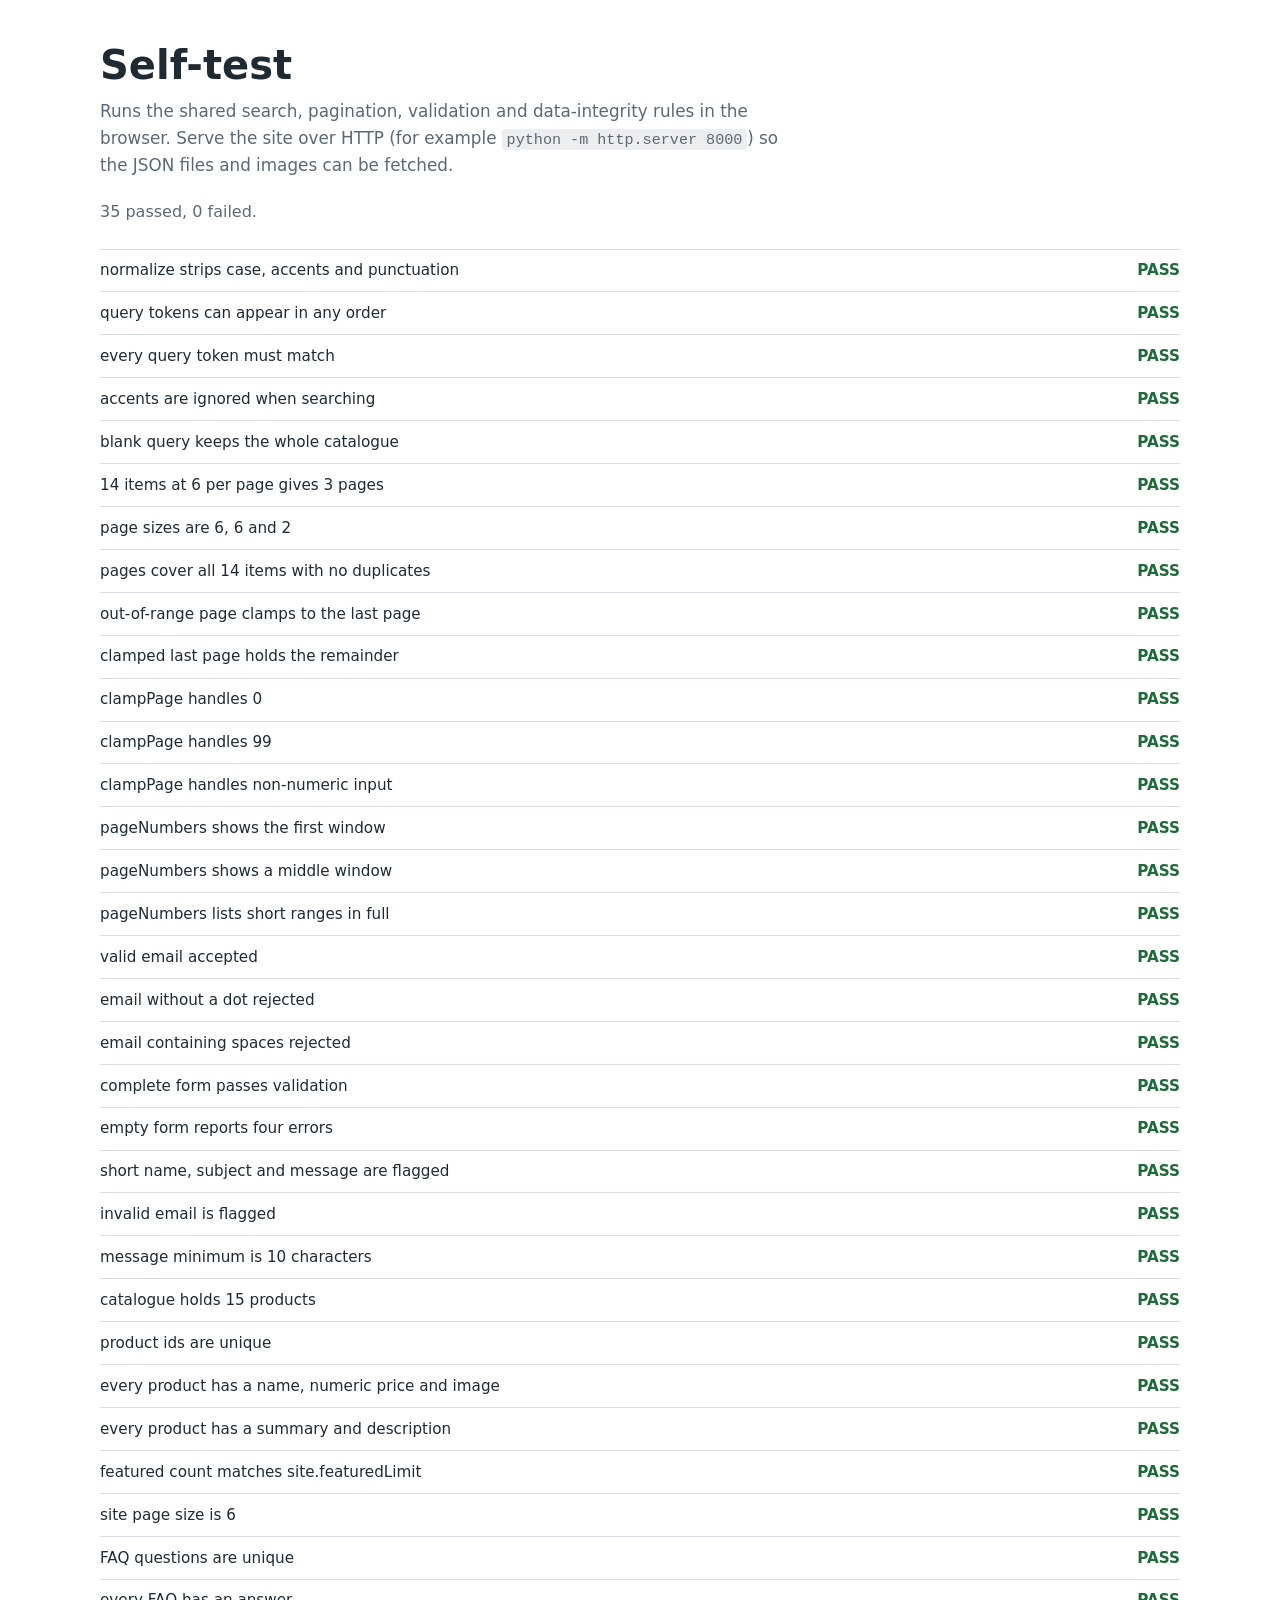
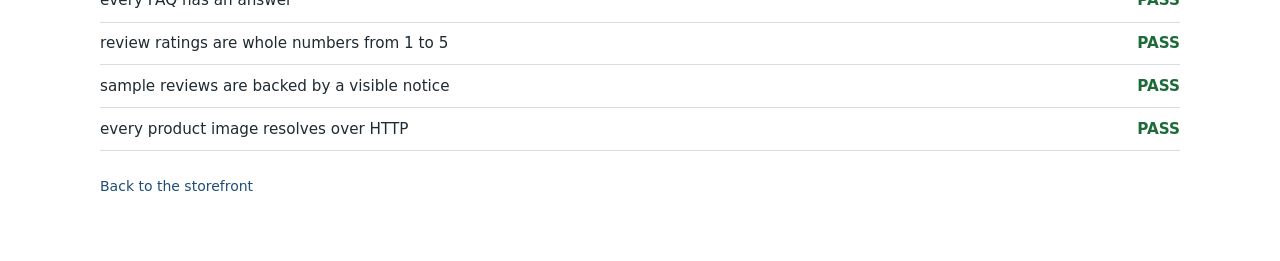
==== tests/selftest.html @ 2b01b16d "Add files via upload" ====
<!DOCTYPE html>
<html lang="en">
<head>
  <meta charset="utf-8">
  <meta name="viewport" content="width=device-width, initial-scale=1">
  <title>Self-test | Sample Supply Co.</title>
  <meta name="robots" content="noindex">
  <link rel="icon" href="../assets/img/favicon.svg" type="image/svg+xml">
  <link rel="stylesheet" href="../assets/css/styles.css">
  <style>
    .test-results {
      margin: 1.5rem 0;
      padding: 0;
      border-top: 1px solid var(--color-border);
      list-style: none;
    }

    .test-result {
      display: flex;
      justify-content: space-between;
      gap: 0.75rem;
      padding: 0.55rem 0;
      border-bottom: 1px solid var(--color-border);
      font-size: 0.95rem;
    }

    .test-result__status {
      flex: none;
      font-weight: 700;
    }

    .test-result[data-status="pass"] .test-result__status {
      color: var(--color-success);
    }

    .test-result[data-status="fail"] .test-result__status {
      color: var(--color-danger);
    }

    .test-result__detail {
      display: block;
      color: var(--color-muted);
      font-size: 0.85rem;
    }
  </style>
  <script type="module" src="selftest.js"></script>
  <script src="../assets/js/serve-notice.js" defer></script>
</head>
<body data-page="tests">
  <main id="main" class="container" style="padding-top: 2.5rem; padding-bottom: 3rem;">
    <h1>Self-test</h1>
    <p class="lede">
      Runs the shared search, pagination, validation and data-integrity rules in the browser.
      Serve the site over HTTP (for example <code>python -m http.server 8000</code>) so the JSON
      files and images can be fetched.
    </p>
    <p class="results-summary" data-test-summary role="status">Running tests…</p>
    <ul class="test-results" data-test-results></ul>
    <p class="muted small"><a href="../index.html">Back to the storefront</a></p>
  </main>
</body>
</html>
---- assets/css/styles.css ----
/* ==========================================================================
   Sample Supply Co. — shared styles
   Plain CSS, no build step and no external dependencies.
   ========================================================================== */

:root {
  --color-bg: #ffffff;
  --color-surface: #f5f6f7;
  --color-border: #d8dde2;
  --color-text: #1f2a33;
  --color-muted: #5c6975;
  --color-accent: #1f4e79;
  --color-accent-dark: #17395a;
  --color-success: #1e6b3a;
  --color-warning: #8a5a00;
  --color-danger: #9b2c2c;
  --color-footer-bg: #33404f;
  --color-footer-text: #c8d3dc;
  --color-footer-border: #55636f;
  --radius: 6px;
  --max-width: 1120px;
}

*,
*::before,
*::after {
  box-sizing: border-box;
}

html {
  -webkit-text-size-adjust: 100%;
}

body {
  margin: 0;
  font-family: system-ui, -apple-system, "Segoe UI", Roboto, Helvetica, Arial, sans-serif;
  font-size: 1rem;
  line-height: 1.6;
  color: var(--color-text);
  background: var(--color-bg);
}

h1,
h2,
h3 {
  margin: 0 0 0.5rem;
  line-height: 1.25;
  font-weight: 650;
}

h1 {
  font-size: clamp(1.85rem, 1.4rem + 1.6vw, 2.5rem);
}

h2 {
  font-size: clamp(1.3rem, 1.15rem + 0.6vw, 1.6rem);
}

h3 {
  font-size: 1.05rem;
}

p {
  margin: 0 0 1rem;
}

a {
  color: var(--color-accent);
  text-decoration: none;
}

a:hover {
  text-decoration: underline;
}

img {
  display: block;
  max-width: 100%;
  height: auto;
}

code {
  padding: 0.1rem 0.3rem;
  border-radius: 4px;
  background: rgba(31, 42, 51, 0.08);
  font-size: 0.9em;
}

[hidden] {
  display: none !important;
}

:focus-visible {
  outline: 3px solid #6aa9e0;
  outline-offset: 2px;
}

.container {
  width: 100%;
  max-width: var(--max-width);
  margin: 0 auto;
  padding: 0 1.25rem;
}

.muted {
  color: var(--color-muted);
}

.small {
  font-size: 0.875rem;
}

.visually-hidden {
  position: absolute !important;
  width: 1px;
  height: 1px;
  margin: -1px;
  padding: 0;
  overflow: hidden;
  clip: rect(0 0 0 0);
  white-space: nowrap;
  border: 0;
}

.skip-link {
  position: absolute;
  left: -9999px;
  top: 0;
  z-index: 20;
  padding: 0.6rem 1rem;
  background: var(--color-accent);
  color: #ffffff;
}

.skip-link:focus {
  left: 0.75rem;
  top: 0.75rem;
  text-decoration: none;
}

/* Buttons ---------------------------------------------------------------- */

.button {
  display: inline-flex;
  align-items: center;
  justify-content: center;
  gap: 0.4rem;
  padding: 0.62rem 1.1rem;
  border: 1px solid var(--color-accent);
  border-radius: var(--radius);
  background: var(--color-accent);
  color: #ffffff;
  font: inherit;
  font-weight: 600;
  line-height: 1.25;
  text-align: center;
  cursor: pointer;
  text-decoration: none;
}

.button:hover {
  background: var(--color-accent-dark);
  border-color: var(--color-accent-dark);
  color: #ffffff;
  text-decoration: none;
}

.button--secondary {
  background: #ffffff;
  color: var(--color-accent);
}

.button--secondary:hover {
  background: #eef3f8;
  color: var(--color-accent-dark);
}

.button--block {
  display: flex;
  width: 100%;
}

/* Header ----------------------------------------------------------------- */

.site-header {
  border-bottom: 1px solid var(--color-border);
  background: #ffffff;
}

.header-inner {
  display: flex;
  flex-wrap: wrap;
  align-items: center;
  gap: 1.25rem;
  padding-top: 0.7rem;
  padding-bottom: 0.7rem;
}

.brand {
  display: inline-flex;
  align-items: center;
  gap: 0.6rem;
  color: var(--color-text);
  font-weight: 700;
  text-decoration: none;
}

.brand:hover {
  text-decoration: none;
}

.brand-mark {
  display: grid;
  place-items: center;
  width: 2rem;
  height: 2rem;
  border-radius: 50%;
  background: var(--color-text);
  color: #ffffff;
  font-size: 0.95rem;
}

.header-nav {
  display: flex;
  flex-wrap: wrap;
  align-items: center;
  gap: 1.25rem;
  margin-left: auto;
}

.nav-list {
  display: flex;
  flex-wrap: wrap;
  gap: 1.4rem;
  margin: 0;
  padding: 0;
  list-style: none;
}

.nav-list a {
  display: inline-block;
  padding: 0.25rem 0;
  border-bottom: 2px solid transparent;
  color: var(--color-text);
  font-weight: 500;
}

.nav-list a:hover {
  border-bottom-color: var(--color-border);
  text-decoration: none;
}

.nav-list a.is-active {
  border-bottom-color: var(--color-accent);
  color: var(--color-accent);
}

/* The homepage is already "Home", so that link only appears on sub-pages. */
body[data-page="home"] .nav-home {
  display: none;
}

.nav-toggle {
  display: none;
  margin-left: auto;
  padding: 0.45rem 0.85rem;
  border: 1px solid var(--color-border);
  border-radius: var(--radius);
  background: #ffffff;
  color: var(--color-text);
  font: inherit;
  font-weight: 600;
  cursor: pointer;
}

.search-form {
  display: flex;
  gap: 0.4rem;
}

.search-form__input {
  width: 13rem;
  padding: 0.5rem 0.65rem;
  border: 1px solid var(--color-border);
  border-radius: var(--radius);
  background: #ffffff;
  color: var(--color-text);
  font: inherit;
}

.search-form__button {
  padding: 0.5rem 0.85rem;
  border: 1px solid var(--color-border);
  border-radius: var(--radius);
  background: var(--color-surface);
  color: var(--color-text);
  font: inherit;
  font-weight: 600;
  cursor: pointer;
}

.search-form__button:hover {
  background: #e9edf0;
}

/* Homepage hero search: pill input with the solid accent button. */
.search-form--hero {
  max-width: 34rem;
  margin: 1.5rem auto 0;
}

.search-form--hero .search-form__input {
  flex: 1 1 auto;
  width: auto;
  min-width: 0;
  padding: 0.7rem 1.1rem;
  border-radius: 999px;
}

.search-form--hero .search-form__button {
  flex: 0 0 auto;
  padding: 0.7rem 1.4rem;
  border-color: var(--color-accent);
  border-radius: 999px;
  background: var(--color-accent);
  color: #ffffff;
}

.search-form--hero .search-form__button:hover {
  border-color: var(--color-accent-dark);
  background: var(--color-accent-dark);
}

@media (max-width: 480px) {
  .search-form--hero {
    flex-direction: column;
  }
}

/* Hero and page headings -------------------------------------------------- */

.hero {
  padding: clamp(2.5rem, 5vw, 4.5rem) 0;
  border-bottom: 1px solid var(--color-border);
  background: var(--color-surface);
}

.hero__inner {
  max-width: 48rem;
  margin-inline: auto;
  text-align: center;
}

.hero__title {
  max-width: 34ch;
  margin-inline: auto;
}

.hero__text {
  max-width: 60ch;
  margin-inline: auto;
  color: var(--color-muted);
  font-size: 1.05rem;
}

.hero__actions {
  display: flex;
  flex-wrap: wrap;
  justify-content: center;
  gap: 0.75rem;
  margin: 1.5rem 0 1rem;
}

.eyebrow {
  margin-bottom: 0.4rem;
  color: var(--color-muted);
  font-size: 0.78rem;
  font-weight: 700;
  letter-spacing: 0.08em;
  text-transform: uppercase;
}

.lede {
  max-width: 65ch;
  color: var(--color-muted);
  font-size: 1.05rem;
}

.section {
  padding: 2.5rem 0 3rem;
}

.section-head {
  display: flex;
  flex-wrap: wrap;
  align-items: baseline;
  justify-content: space-between;
  gap: 1rem;
}

.section-head h2 {
  margin-bottom: 0;
}

.text-link {
  font-weight: 600;
}

.page-head {
  padding: 2.25rem 0 1.25rem;
}

/* Product grid and cards -------------------------------------------------- */

.product-grid {
  display: grid;
  grid-template-columns: repeat(auto-fill, minmax(15rem, 1fr));
  gap: 1.25rem;
  margin-top: 1.25rem;
}

.product-card {
  display: flex;
  flex-direction: column;
  overflow: hidden;
  border: 1px solid var(--color-border);
  border-radius: var(--radius);
  background: #ffffff;
}

.product-card__media {
  display: block;
  aspect-ratio: 4 / 3;
  background: var(--color-surface);
}

.product-card__media img {
  width: 100%;
  height: 100%;
  object-fit: cover;
}

.product-card__body {
  display: flex;
  flex: 1;
  flex-direction: column;
  gap: 0.5rem;
  padding: 1rem;
}

.product-card__category {
  margin: 0;
  color: var(--color-muted);
  font-size: 0.75rem;
  font-weight: 600;
  letter-spacing: 0.06em;
  text-transform: uppercase;
}

.product-card__title {
  margin: 0;
  font-size: 1.05rem;
}

.product-card__title a {
  color: var(--color-text);
}

.product-card__description {
  flex: 1;
  margin: 0;
  color: var(--color-muted);
  font-size: 0.92rem;
}

.product-card__meta {
  display: flex;
  flex-wrap: wrap;
  align-items: center;
  justify-content: space-between;
  gap: 0.5rem;
  margin: 0;
}

/* Loading text and empty-state notices span the full grid. */
.product-grid > p,
.product-grid > .notice,
.review-list > p,
.review-list > .notice {
  grid-column: 1 / -1;
}

.price {
  font-size: 1.05rem;
  font-weight: 700;
}

.price--large {
  font-size: 1.7rem;
  margin-bottom: 0.25rem;
}

.availability {
  display: inline-block;
  padding: 0.18rem 0.55rem;
  border: 1px solid transparent;
  border-radius: 999px;
  font-size: 0.78rem;
  font-weight: 600;
  white-space: nowrap;
}

.availability--in {
  border-color: #bcdcc6;
  background: #e7f3ea;
  color: #1b5e34;
}

.availability--low {
  border-color: #ecd6ab;
  background: #fdf3e0;
  color: var(--color-warning);
}

.availability--out {
  border-color: #e0c4c4;
  background: #f4e9e9;
  color: #8c2f2f;
}

.availability--pre {
  border-color: #c3d3e8;
  background: #e8eef7;
  color: #224b78;
}

.availability--unknown {
  border-color: var(--color-border);
  background: var(--color-surface);
  color: var(--color-muted);
}

/* Catalogue tools --------------------------------------------------------- */

.catalogue {
  padding-bottom: 3rem;
}

.catalogue-search {
  max-width: 44rem;
  padding: 1rem;
  border: 1px solid var(--color-border);
  border-radius: var(--radius);
  background: var(--color-surface);
}

.field-label {
  display: block;
  margin-bottom: 0.4rem;
  font-weight: 600;
}

.catalogue-search__row {
  display: flex;
  flex-wrap: wrap;
  gap: 0.5rem;
}

.catalogue-search__input {
  flex: 1 1 14rem;
  padding: 0.6rem 0.7rem;
  border: 1px solid var(--color-border);
  border-radius: var(--radius);
  background: #ffffff;
  color: var(--color-text);
  font: inherit;
}

.results-summary {
  margin: 1.25rem 0 0;
  color: var(--color-muted);
}

/* Pagination -------------------------------------------------------------- */

.pagination {
  display: flex;
  flex-direction: column;
  gap: 0.75rem;
  margin-top: 2rem;
  padding-top: 1.25rem;
  border-top: 1px solid var(--color-border);
}

.pagination__status {
  margin: 0;
  color: var(--color-muted);
  font-size: 0.9rem;
}

.pagination__controls {
  display: flex;
  flex-wrap: wrap;
  align-items: center;
  gap: 0.4rem;
}

.pagination__pages {
  display: flex;
  flex-wrap: wrap;
  align-items: center;
  gap: 0.35rem;
}

.page-link {
  display: inline-flex;
  align-items: center;
  justify-content: center;
  min-width: 2.4rem;
  padding: 0.4rem 0.6rem;
  border: 1px solid var(--color-border);
  border-radius: var(--radius);
  background: #ffffff;
  color: var(--color-text);
  font-size: 0.92rem;
  font-weight: 600;
  text-decoration: none;
}

a.page-link:hover {
  background: var(--color-surface);
  text-decoration: none;
}

.page-link.is-current {
  border-color: var(--color-accent);
  background: var(--color-accent);
  color: #ffffff;
}

.page-link.is-disabled {
  background: var(--color-surface);
  color: #a3adb6;
  cursor: not-allowed;
}

.page-gap {
  padding: 0 0.15rem;
  color: var(--color-muted);
}

/* Notices ----------------------------------------------------------------- */

.notice {
  padding: 1rem 1.1rem;
  border: 1px solid var(--color-border);
  border-left-width: 4px;
  border-radius: var(--radius);
  background: var(--color-surface);
}

.notice p:last-child {
  margin-bottom: 0;
}

.notice__title {
  margin-bottom: 0.35rem;
  font-size: 1.1rem;
}

.notice--info {
  border-left-color: var(--color-accent);
}

.notice--warning {
  border-left-color: #b8860b;
  background: #fdf8ec;
}

.notice--error {
  border-left-color: var(--color-danger);
  background: #fdf0f0;
}

.notice--success {
  border-left-color: var(--color-success);
  background: #eff8f1;
}

.notice__actions {
  margin: 0.9rem 0 0;
}

/* Breadcrumb and product detail ------------------------------------------- */

.breadcrumb-wrap {
  padding-top: 1.5rem;
}

.breadcrumb ol {
  display: flex;
  flex-wrap: wrap;
  gap: 0.4rem;
  margin: 0;
  padding: 0;
  color: var(--color-muted);
  font-size: 0.9rem;
  list-style: none;
}

.breadcrumb li + li::before {
  content: "/";
  margin-right: 0.4rem;
  color: #a3adb6;
}

.breadcrumb a {
  color: var(--color-muted);
}

.product-detail {
  display: grid;
  gap: 2rem;
  padding: 1.5rem 0 3.5rem;
}

.product-detail__media {
  margin: 0;
  overflow: hidden;
  border: 1px solid var(--color-border);
  border-radius: var(--radius);
  background: var(--color-surface);
}

.product-detail__media img {
  width: 100%;
}

.product-detail__info {
  min-width: 0;
}

.product-detail__title {
  margin-bottom: 0.5rem;
}

.product-detail__status {
  display: flex;
  flex-wrap: wrap;
  align-items: center;
  gap: 0.75rem;
  margin: 0.75rem 0 1.25rem;
}

.prose {
  max-width: 65ch;
}

.detail-subheading {
  margin: 1.75rem 0 0.75rem;
  font-size: 1.1rem;
}

.spec-list {
  margin: 0;
  border-top: 1px solid var(--color-border);
}

.spec-list__row {
  display: flex;
  justify-content: space-between;
  gap: 1rem;
  padding: 0.6rem 0;
  border-bottom: 1px solid var(--color-border);
}

.spec-list dt {
  font-weight: 600;
}

.spec-list dd {
  margin: 0;
  color: var(--color-muted);
  text-align: right;
}

.tag-list {
  display: flex;
  flex-wrap: wrap;
  align-items: center;
  gap: 0.4rem;
  margin: 1.5rem 0;
}

.tag-list__label {
  font-weight: 600;
}

.tag {
  padding: 0.15rem 0.6rem;
  border: 1px solid var(--color-border);
  border-radius: 999px;
  background: #ffffff;
  color: var(--color-muted);
  font-size: 0.85rem;
  text-decoration: none;
}

a.tag:hover {
  background: var(--color-surface);
  text-decoration: none;
}

.detail-actions {
  display: flex;
  flex-wrap: wrap;
  gap: 0.75rem;
  margin: 1.5rem 0 1rem;
}

/* FAQ --------------------------------------------------------------------- */

.faq {
  padding-bottom: 1rem;
}

.faq-group {
  margin-bottom: 2rem;
}

.faq-group__heading {
  margin: 0 0 0.75rem;
  color: var(--color-muted);
  font-size: 0.82rem;
  font-weight: 700;
  letter-spacing: 0.08em;
  text-transform: uppercase;
}

.faq-item {
  margin-bottom: 0.6rem;
  border: 1px solid var(--color-border);
  border-radius: var(--radius);
  background: #ffffff;
}

.faq-item__question {
  padding: 0.9rem 1rem;
  font-weight: 600;
  cursor: pointer;
}

.faq-item__question:hover {
  background: var(--color-surface);
}

.faq-item__question:focus-visible {
  outline-offset: -3px;
}

.faq-item[open] .faq-item__question {
  border-bottom: 1px solid var(--color-border);
}

.faq-item__answer {
  padding: 0.9rem 1rem;
}

.faq-item__answer p:last-child {
  margin-bottom: 0;
}

.callout {
  max-width: 40rem;
  padding: 1.5rem;
  border: 1px solid var(--color-border);
  border-radius: var(--radius);
  background: var(--color-surface);
}

.callout h2 {
  margin-top: 0;
}

.callout .button {
  margin-top: 0.25rem;
}

/* Reviews ----------------------------------------------------------------- */

.reviews {
  padding-bottom: 3rem;
}

.review-summary {
  max-width: 24rem;
  margin-bottom: 2rem;
  padding: 1.25rem;
  border: 1px solid var(--color-border);
  border-radius: var(--radius);
  background: #ffffff;
}

.review-summary__score {
  margin: 0;
  font-size: 2.4rem;
  font-weight: 700;
  line-height: 1;
}

.review-summary__outof {
  color: var(--color-muted);
  font-size: 1rem;
  font-weight: 500;
}

.review-summary p:last-child {
  margin-bottom: 0;
}

.reviews [data-review-notice] {
  margin-bottom: 1.5rem;
}

.reviews [data-review-notice]:empty {
  margin-bottom: 0;
}

.stars {
  margin: 0.35rem 0;
  color: #a8741a;
  font-size: 1.05rem;
  letter-spacing: 0.12em;
}

/* Summary average: four and a half stars, not a rounded-up five. */
.stars--average {
  margin: 0.5rem 0;
  font-size: 1.3rem;
}

.stars__track {
  position: relative;
  display: inline-block;
  line-height: 1;
  white-space: nowrap;
}

.stars__outline {
  color: #c8d0d8;
}

.stars__fill {
  position: absolute;
  top: 0;
  left: 0;
  overflow: hidden;
  white-space: nowrap;
  color: #a8741a;
}

.review-list {
  display: grid;
  gap: 1rem;
}

.review-card {
  display: flex;
  flex-direction: column;
  gap: 0.5rem;
  padding: 1.25rem;
  border: 1px solid var(--color-border);
  border-radius: var(--radius);
  background: #ffffff;
}

.review-card__header {
  display: flex;
  align-items: center;
  justify-content: space-between;
  gap: 0.5rem;
}

.review-card__title {
  margin: 0;
  font-size: 1.05rem;
}

.review-card__body {
  flex: 1;
  margin: 0;
}

.review-card__meta {
  display: flex;
  flex-wrap: wrap;
  align-items: baseline;
  gap: 0.35rem;
  margin: 0;
  padding-top: 0.7rem;
  border-top: 1px solid var(--color-border);
  font-size: 0.88rem;
}

.review-card__author {
  font-weight: 600;
}

.badge {
  display: inline-block;
  padding: 0.15rem 0.55rem;
  border: 1px solid #d9c58b;
  border-radius: 999px;
  background: #fdf6e3;
  color: #7a5c00;
  font-size: 0.75rem;
  font-weight: 600;
  white-space: nowrap;
}

.badge--featured {
  border-color: #b9d2ea;
  background: #eef5fb;
  color: var(--color-accent-dark);
}

.product-card__flag {
  margin: 0;
}

/* Contact ----------------------------------------------------------------- */

.contact-layout {
  display: grid;
  gap: 2rem;
  padding-bottom: 3rem;
}

.contact-form-wrap {
  min-width: 0;
}

.contact-form-wrap h2,
.contact-details h2 {
  font-size: 1.25rem;
}

.feedback-slot {
  margin-bottom: 1.25rem;
  outline: none;
}

.field {
  display: flex;
  flex-direction: column;
  margin-bottom: 1.1rem;
}

.field__label {
  margin-bottom: 0.35rem;
  font-weight: 600;
}

.required-mark {
  color: var(--color-danger);
}

.field__input {
  width: 100%;
  padding: 0.6rem 0.7rem;
  border: 1px solid var(--color-border);
  border-radius: var(--radius);
  background: #ffffff;
  color: var(--color-text);
  font: inherit;
}

.field__input:focus-visible {
  border-color: #6aa9e0;
  outline: 2px solid #6aa9e0;
  outline-offset: 1px;
}

.field__input--textarea {
  min-height: 9rem;
  resize: vertical;
}

.field__input[aria-invalid="true"] {
  border-color: var(--color-danger);
  background: #fdf6f6;
}

.field__error {
  margin: 0.35rem 0 0;
  color: var(--color-danger);
  font-size: 0.875rem;
}

.contact-details {
  align-self: start;
  padding: 1.25rem;
  border: 1px solid var(--color-border);
  border-radius: var(--radius);
  background: var(--color-surface);
}

.contact-list {
  margin: 0 0 1rem;
}

.contact-list__row {
  padding: 0.7rem 0;
  border-bottom: 1px solid var(--color-border);
}

.contact-list__row:last-child {
  border-bottom: none;
}

.contact-list dt {
  color: var(--color-muted);
  font-size: 0.78rem;
  font-weight: 700;
  letter-spacing: 0.06em;
  text-transform: uppercase;
}

.contact-list dd {
  margin: 0.2rem 0 0;
}

/* Footer ------------------------------------------------------------------ */

.site-footer {
  margin-top: 2rem;
  padding-top: 2.5rem;
  padding-bottom: 1.25rem;
  background: var(--color-footer-bg);
  color: var(--color-footer-text);
}

.site-footer .footer-grid {
  display: grid;
  gap: 1.75rem;
  padding-bottom: 2rem;
}

.footer-block {
  min-width: 0;
}

.footer-brand {
  margin-bottom: 0.5rem;
  color: #ffffff;
  font-size: 1.05rem;
  font-weight: 700;
}

.footer-text {
  margin: 0;
  max-width: 36ch;
  font-size: 0.95rem;
}

.footer-heading {
  margin: 0 0 0.75rem;
  color: #ffffff;
  font-size: 1rem;
  font-weight: 700;
}

.footer-links {
  display: grid;
  gap: 0.5rem;
  margin: 0;
  padding: 0;
  font-size: 0.95rem;
  list-style: none;
}

.footer-links a {
  color: var(--color-footer-text);
}

.footer-links a:hover,
.footer-links a:focus-visible {
  color: #ffffff;
}

.footer-currency {
  display: inline-block;
  width: 1.15em;
  margin-right: 0.4rem;
  font-weight: 600;
}

.site-footer .footer-bottom {
  padding-top: 1.1rem;
  border-top: 1px solid var(--color-footer-border);
  text-align: center;
}

.footer-bottom p {
  margin: 0;
  font-size: 0.85rem;
}

/* Larger screens ---------------------------------------------------------- */

@media (min-width: 720px) {
  .footer-grid {
    grid-template-columns: 1.4fr 1fr 1fr;
    column-gap: 3rem;
  }
}

@media (min-width: 780px) {
  .review-list {
    grid-template-columns: repeat(2, minmax(0, 1fr));
  }
}

@media (min-width: 860px) {
  .product-detail {
    grid-template-columns: minmax(0, 1fr) minmax(0, 1fr);
    align-items: start;
  }
}

@media (min-width: 900px) {
  .contact-layout {
    grid-template-columns: minmax(0, 1.4fr) minmax(0, 1fr);
  }
}

/* Compact navigation ------------------------------------------------------ */

@media (max-width: 859px) {
  .header-inner {
    gap: 0.75rem;
  }

  .nav-toggle {
    display: inline-flex;
  }

  .nav-toggle[aria-expanded="true"] {
    border-color: var(--color-accent);
    color: var(--color-accent);
  }

  .header-nav {
    display: none;
    flex-direction: column;
    align-items: stretch;
    gap: 0.9rem;
    width: 100%;
    margin-top: 0.85rem;
    margin-left: 0;
    padding-top: 0.9rem;
    border-top: 1px solid var(--color-border);
  }

  .header-nav.is-open {
    display: flex;
  }

  .nav-list {
    flex-direction: column;
    gap: 0.15rem;
  }

  .nav-list a {
    display: block;
    padding: 0.5rem 0;
    border-bottom: none;
  }

  .nav-list a.is-active {
    color: var(--color-accent);
    font-weight: 700;
  }
}

@media (max-width: 540px) {
  .container {
    padding: 0 1rem;
  }

  .hero {
    padding: 2rem 0;
  }

  .section {
    padding: 2rem 0 2.25rem;
  }

  .page-head {
    padding: 1.75rem 0 1rem;
  }

  .product-grid {
    grid-template-columns: minmax(0, 1fr);
    gap: 1rem;
  }

  .catalogue-search__row {
    flex-direction: column;
    align-items: stretch;
  }

  .catalogue-search__row .button {
    width: 100%;
  }

  .spec-list__row {
    flex-direction: column;
    gap: 0.15rem;
  }

  .spec-list dd {
    text-align: left;
  }
}
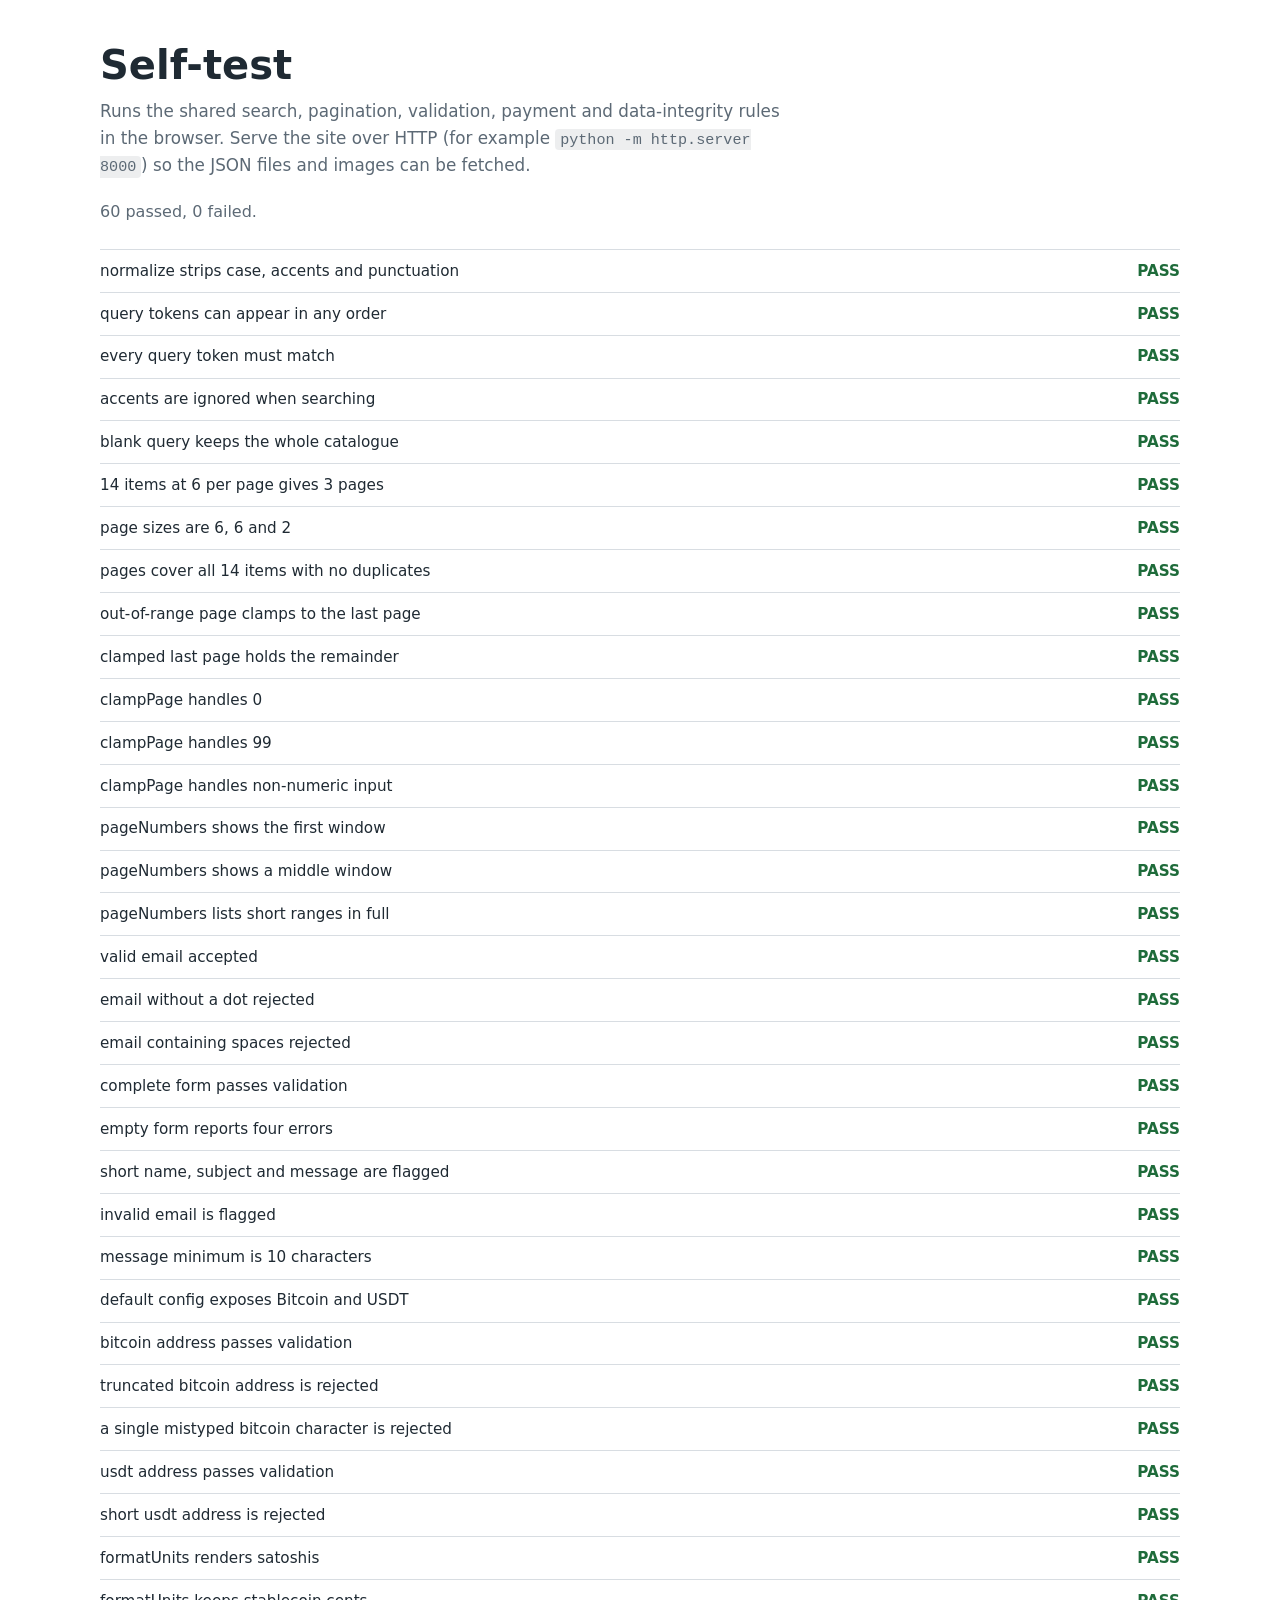
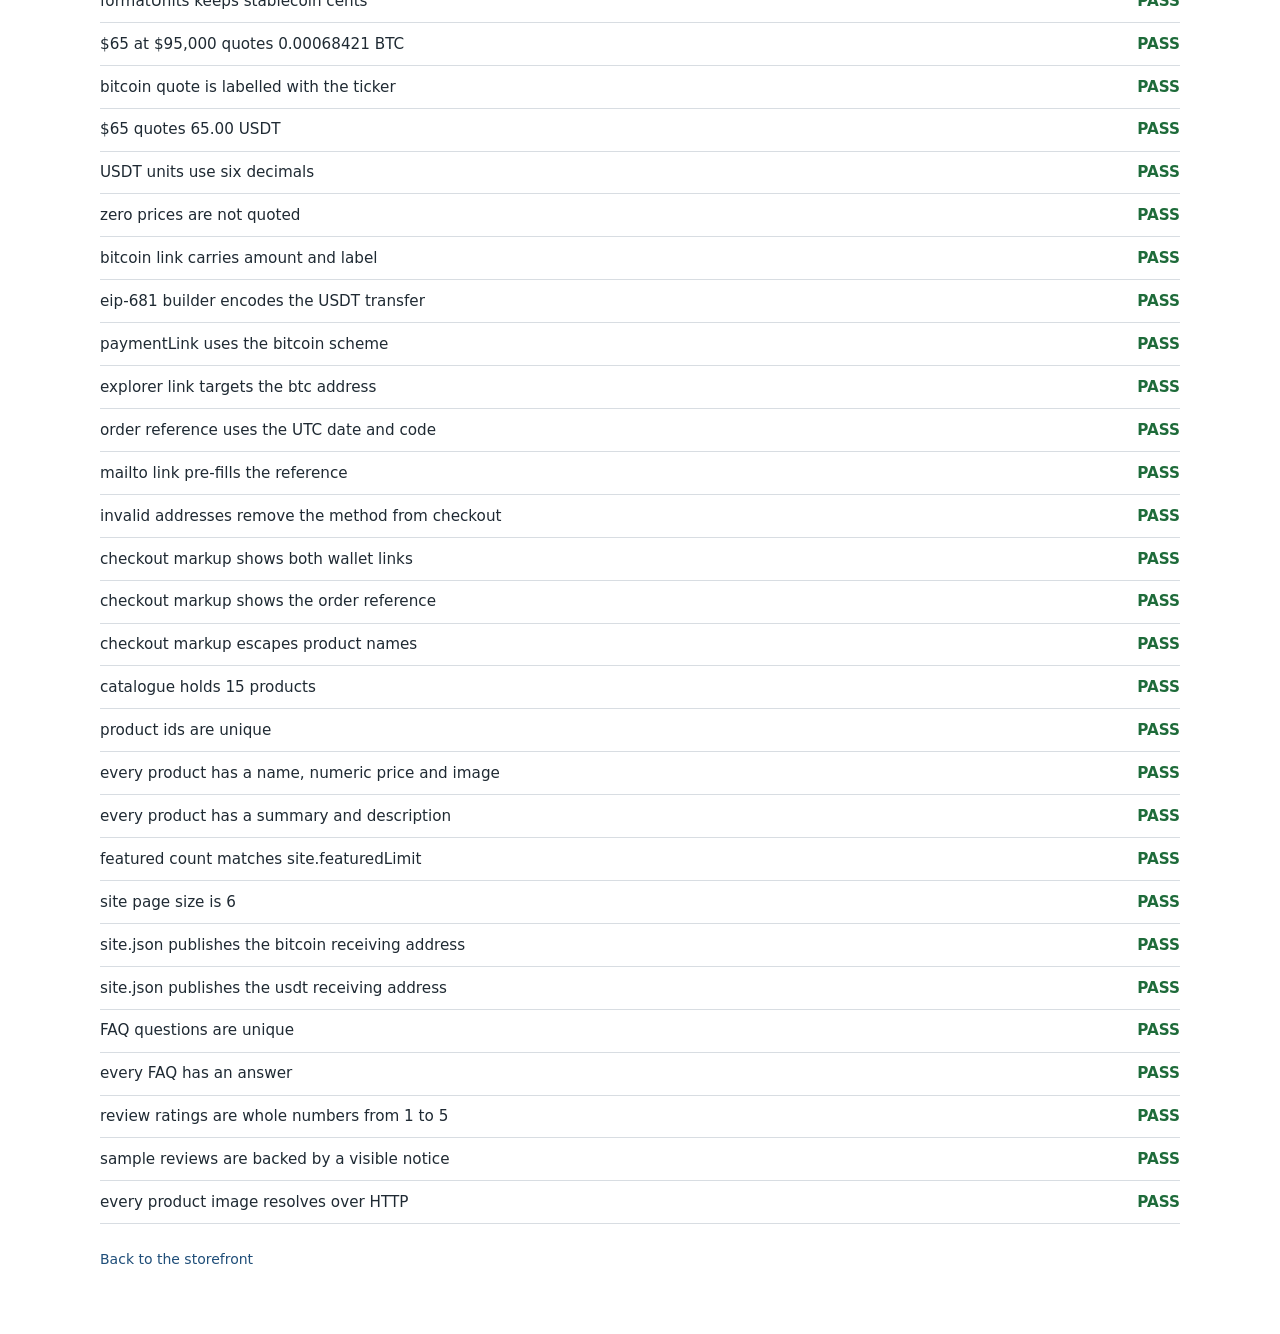
==== commit 227f1b2b: "Add files via upload" ====
--- a/tests/selftest.html
+++ b/tests/selftest.html
@@ -50,7 +50,7 @@
   <main id="main" class="container" style="padding-top: 2.5rem; padding-bottom: 3rem;">
     <h1>Self-test</h1>
     <p class="lede">
-      Runs the shared search, pagination, validation and data-integrity rules in the browser.
+      Runs the shared search, pagination, validation, payment and data-integrity rules in the browser.
       Serve the site over HTTP (for example <code>python -m http.server 8000</code>) so the JSON
       files and images can be fetched.
     </p>
--- a/assets/css/styles.css
+++ b/assets/css/styles.css
@@ -1206,6 +1206,322 @@
   font-size: 0.85rem;
 }
 
+/* Purchase and checkout --------------------------------------------------- */
+
+.purchase {
+  margin: 1.25rem 0 1.5rem;
+  padding: 0.9rem;
+  border: 1px solid var(--color-border);
+  border-radius: var(--radius);
+  background: var(--color-surface);
+}
+
+.purchase__button {
+  font-size: 1.02rem;
+}
+
+.purchase__note {
+  margin: 0.6rem 0 0;
+  color: var(--color-muted);
+  font-size: 0.88rem;
+}
+
+.purchase--unavailable {
+  display: block;
+}
+
+.checkout {
+  width: min(34rem, calc(100% - 1.5rem));
+  max-height: min(88vh, 48rem);
+  margin: auto;
+  padding: 0;
+  overflow: auto;
+  border: 1px solid var(--color-border);
+  border-radius: 10px;
+  background: #ffffff;
+  color: var(--color-text);
+  box-shadow: 0 18px 50px rgba(15, 23, 32, 0.28);
+}
+
+.checkout::backdrop {
+  background: rgba(17, 26, 35, 0.55);
+  animation: checkout-backdrop-in 200ms ease-out;
+}
+
+.checkout[open] {
+  animation: checkout-in 220ms cubic-bezier(0.2, 0.7, 0.3, 1);
+}
+
+@keyframes checkout-in {
+  from {
+    opacity: 0;
+    transform: translateY(14px) scale(0.985);
+  }
+  to {
+    opacity: 1;
+    transform: none;
+  }
+}
+
+@keyframes checkout-backdrop-in {
+  from {
+    opacity: 0;
+  }
+  to {
+    opacity: 1;
+  }
+}
+
+.checkout__sheet {
+  padding: 1.25rem;
+}
+
+.checkout__head {
+  display: flex;
+  align-items: flex-start;
+  justify-content: space-between;
+  gap: 1rem;
+}
+
+.checkout__title {
+  margin: 0;
+  font-size: 1.35rem;
+}
+
+.checkout__close {
+  width: 2.25rem;
+  height: 2.25rem;
+  margin: -0.25rem -0.25rem 0 0;
+  padding: 0;
+  border: 1px solid var(--color-border);
+  border-radius: 50%;
+  background: #ffffff;
+  color: var(--color-muted);
+  font-size: 1.3rem;
+  line-height: 1;
+  cursor: pointer;
+}
+
+.checkout__close:hover {
+  background: var(--color-surface);
+  color: var(--color-text);
+}
+
+.checkout__summary {
+  display: flex;
+  align-items: center;
+  gap: 0.9rem;
+  margin: 1rem 0;
+  padding: 0.85rem;
+  border: 1px solid var(--color-border);
+  border-radius: var(--radius);
+  background: var(--color-surface);
+}
+
+.checkout__thumb {
+  flex: none;
+  width: 78px;
+  height: auto;
+  border: 1px solid var(--color-border);
+  border-radius: 4px;
+  background: #ffffff;
+}
+
+.checkout__product {
+  margin: 0;
+  font-weight: 700;
+}
+
+.checkout__summary .price {
+  display: block;
+  margin: 0.15rem 0 0;
+}
+
+.checkout__summary .small {
+  margin: 0;
+}
+
+.checkout__reference {
+  display: flex;
+  flex-wrap: wrap;
+  align-items: center;
+  gap: 0.5rem;
+  margin: 0 0 1rem;
+  color: var(--color-muted);
+  font-size: 0.9rem;
+}
+
+.checkout__reference strong {
+  color: var(--color-text);
+  font-family: ui-monospace, SFMono-Regular, Menlo, Consolas, monospace;
+  letter-spacing: 0.03em;
+}
+
+.link-button {
+  padding: 0;
+  border: 0;
+  background: none;
+  color: var(--color-accent);
+  font: inherit;
+  font-size: 0.9rem;
+  font-weight: 600;
+  text-decoration: underline;
+  cursor: pointer;
+}
+
+.link-button:hover {
+  color: var(--color-accent-dark);
+}
+
+
+.pay-methods {
+  margin: 0 0 1rem;
+  padding: 0;
+  border: 0;
+}
+
+.pay-methods__legend {
+  margin-bottom: 0.5rem;
+  color: var(--color-muted);
+  font-size: 0.78rem;
+  font-weight: 700;
+  letter-spacing: 0.07em;
+  text-transform: uppercase;
+}
+
+.checkout__method-grid {
+  display: grid;
+  grid-template-columns: repeat(auto-fit, minmax(9.5rem, 1fr));
+  gap: 0.5rem;
+}
+
+.pay-method {
+  display: flex;
+  align-items: center;
+  gap: 0.55rem;
+  padding: 0.65rem 0.75rem;
+  border: 1px solid var(--color-border);
+  border-radius: var(--radius);
+  background: #ffffff;
+  cursor: pointer;
+}
+
+.pay-method:has(input:checked) {
+  border-color: var(--color-accent);
+  background: #eef5fb;
+  box-shadow: inset 0 0 0 1px var(--color-accent);
+}
+
+.pay-method__text {
+  display: flex;
+  flex-direction: column;
+  line-height: 1.3;
+}
+
+.pay-method__label {
+  font-weight: 600;
+}
+
+.pay-method__meta {
+  color: var(--color-muted);
+  font-size: 0.78rem;
+}
+
+.pay-panel {
+  display: none;
+}
+
+.pay-panel.is-active {
+  display: block;
+  animation: pay-panel-in 180ms ease-out;
+}
+
+@keyframes pay-panel-in {
+  from {
+    opacity: 0;
+    transform: translateY(5px);
+  }
+  to {
+    opacity: 1;
+    transform: none;
+  }
+}
+
+.copy-field {
+  margin-bottom: 0.85rem;
+}
+
+.copy-field__head {
+  display: flex;
+  flex-wrap: wrap;
+  align-items: center;
+  justify-content: space-between;
+  gap: 0.5rem;
+  margin-bottom: 0.3rem;
+}
+
+.copy-field__label {
+  color: var(--color-muted);
+  font-size: 0.78rem;
+  font-weight: 700;
+  letter-spacing: 0.07em;
+  text-transform: uppercase;
+}
+
+.copy-field__value {
+  display: block;
+  padding: 0.55rem 0.65rem;
+  border: 1px solid var(--color-border);
+  border-radius: var(--radius);
+  background: var(--color-surface);
+  color: var(--color-text);
+  font-family: ui-monospace, SFMono-Regular, Menlo, Consolas, monospace;
+  font-size: 0.86rem;
+  line-height: 1.5;
+  overflow-wrap: anywhere;
+}
+
+.pay-panel__amount {
+  margin: 0;
+  font-family: ui-monospace, SFMono-Regular, Menlo, Consolas, monospace;
+  font-size: 1.45rem;
+  font-weight: 700;
+  overflow-wrap: anywhere;
+}
+
+.pay-panel__actions {
+  display: flex;
+  flex-wrap: wrap;
+  gap: 0.5rem;
+  margin: 1rem 0 0.75rem;
+}
+
+.pay-panel__rate {
+  margin: 0 0 0.35rem;
+}
+
+.pay-panel__note {
+  margin: 0 0 1rem;
+  color: var(--color-muted);
+  font-size: 0.88rem;
+}
+
+.checkout__note {
+  margin: 1rem 0 0;
+}
+
+.button--small {
+  padding: 0.35rem 0.7rem;
+  font-size: 0.85rem;
+}
+
+.checkout__sent:not([hidden]) {
+  margin-top: 1rem;
+  outline: none;
+  animation: pay-panel-in 200ms ease-out;
+}
+
+
 /* Larger screens ---------------------------------------------------------- */
 
 @media (min-width: 720px) {
@@ -1322,7 +1638,20 @@
   .spec-list dd {
     text-align: left;
   }
-}
-
-
-
+
+  .checkout {
+    width: calc(100% - 1rem);
+    max-height: 92vh;
+  }
+
+  .checkout__sheet {
+    padding: 1rem;
+  }
+
+  .checkout__thumb {
+    width: 62px;
+  }
+}
+
+
+
